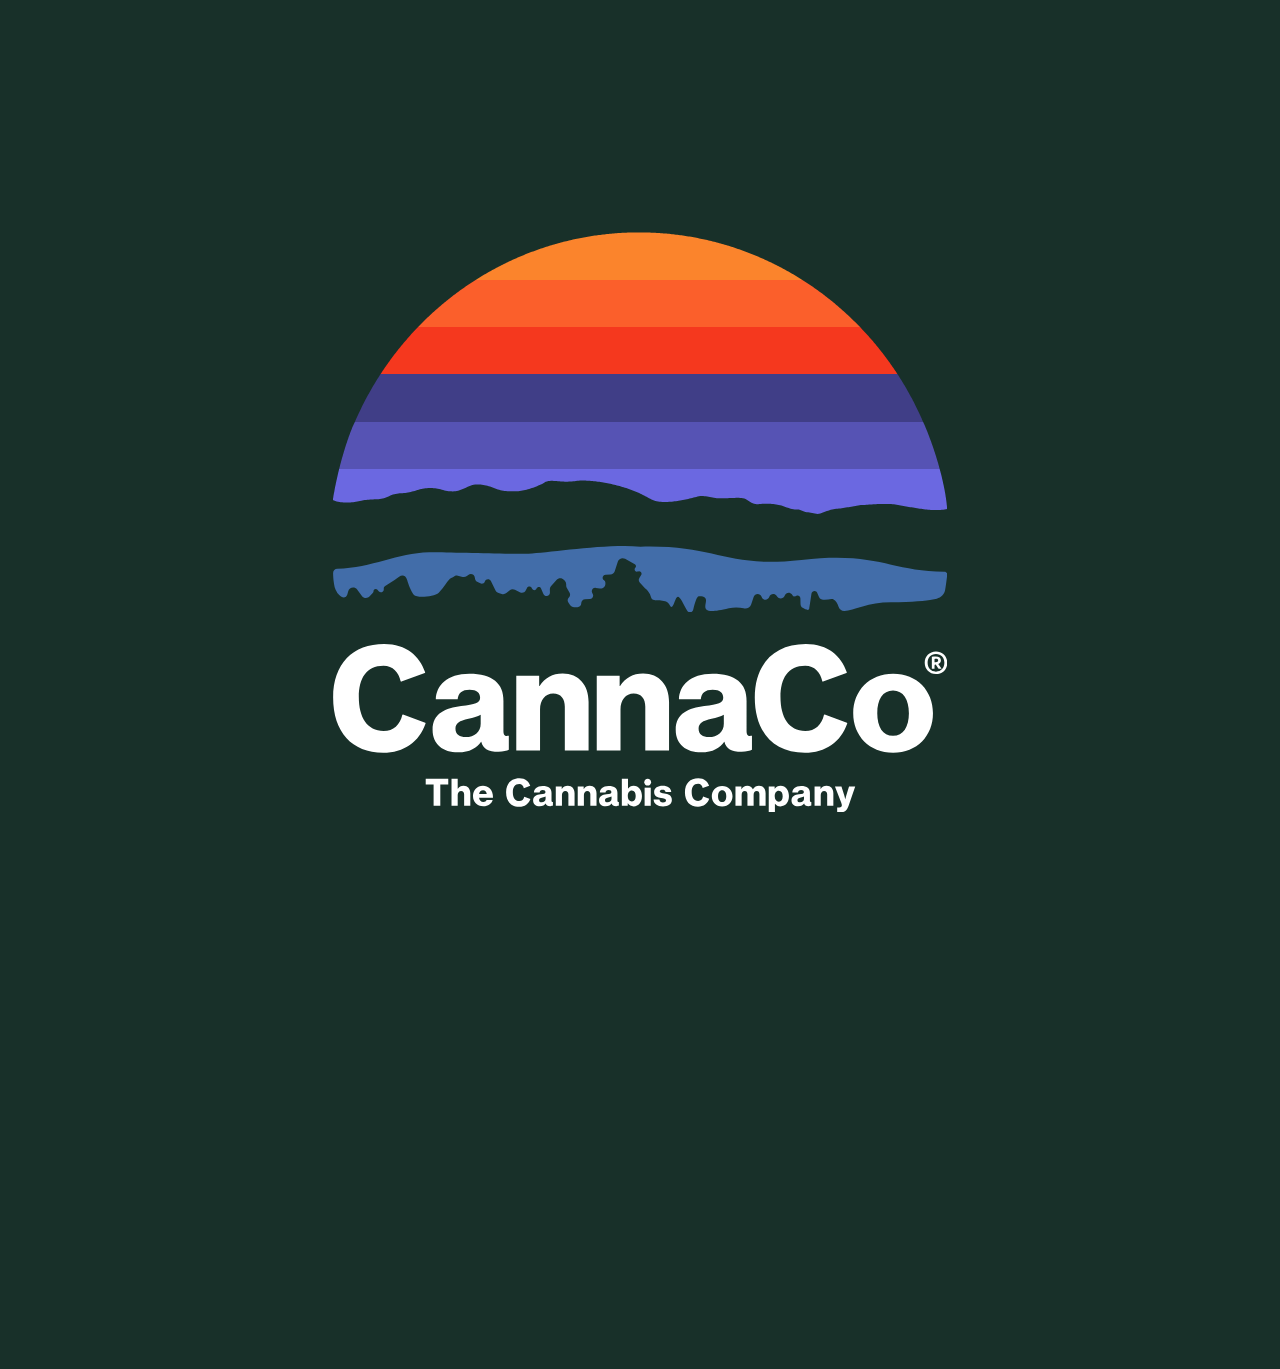
==== Cannaco-World.html @ 40e62577 "PUBLISH" ====
<!doctype html>
<html lang="en">

<head>

    <!-- Title -->
    <title>CannaCo World</title>

    <!-- Required meta tags -->
    <meta charset="utf-8">
    <meta http-equiv="X-UA-Compatible" content="IE=edge">
    <meta name="viewport" content="width=device-width, initial-scale=1, shrink-to-fit=no">

    <!-- Favicon -->
    <link rel="apple-touch-icon" sizes="180x180" href="assets/favicon/apple-touch-icon.png">
    <link rel="icon" type="image/png" sizes="32x32" href="assets/favicon/favicon-32x32.png">
    <link rel="icon" type="image/png" sizes="16x16" href="assets/favicon/favicon-16x16.png">
    <link rel="manifest" href="assets/favicon/site.webmanifest">
    <link rel="mask-icon" href="assets/favicon/safari-pinned-tab.svg" color="#F9B300">
    <meta name="msapplication-TileColor" content="#F9B300">
    <meta name="theme-color" content="#F9B300">

    <!-- Bootstrap CSS -->
    <link rel="stylesheet" href="https://maxcdn.bootstrapcdn.com/bootstrap/4.0.0/css/bootstrap.min.css" integrity="sha384-Gn5384xqQ1aoWXA+058RXPxPg6fy4IWvTNh0E263XmFcJlSAwiGgFAW/dAiS6JXm" crossorigin="anonymous">

    <!-- Stylesheets -->
    <!-- <link rel="stylesheet" href="less/common.css"> -->
    <!-- <link rel="stylesheet" href="less/landing-fade.css"> -->
    <!-- <link rel="stylesheet" href="less/logo-animation.css"> -->

    <!-- Javascript -->
    <script src="https://code.jquery.com/jquery-3.2.1.slim.min.js" integrity="sha384-KJ3o2DKtIkvYIK3UENzmM7KCkRr/rE9/Qpg6aAZGJwFDMVNA/GpGFF93hXpG5KkN" crossorigin="anonymous"></script>
    <script src="https://cdnjs.cloudflare.com/ajax/libs/popper.js/1.12.9/umd/popper.min.js" integrity="sha384-ApNbgh9B+Y1QKtv3Rn7W3mgPxhU9K/ScQsAP7hUibX39j7fakFPskvXusvfa0b4Q" crossorigin="anonymous"></script>
    <script src="https://maxcdn.bootstrapcdn.com/bootstrap/4.0.0/js/bootstrap.min.js" integrity="sha384-JZR6Spejh4U02d8jOt6vLEHfe/JQGiRRSQQxSfFWpi1MquVdAyjUar5+76PVCmYl" crossorigin="anonymous"></script>
    <script src="javascript/base.js" type="text/javascript"></script>

    <!-- Typography -->
    <link href='https://fonts.googleapis.com/css?family=Lato:300,400,700' rel='stylesheet' type='text/css'>

    <script>
        let index = 0;
        let lakeInfo = [
            {
                fill: "#2E72C0",
            },
            {
                fill: "#426DA9",
            },
            {
                fill: "#7AB8F1",
            },
            {
                fill: "#2DC9D7",
            }
        ];

        setInterval(() => {
        index = (index + 1)%(lakeInfo.length)
        const newLakeProps = lakeInfo[index];
        document.getElementById("lakeColor").setAttribute("fill", newLakeProps.fill)
        
        document.getElementById("lakeColor").setAttribute("r", newLakeProps.radius)
        }, 1000)
    </script>

    <style>
        body {
            display: flex;
            height: 100vh;
            width: 100vw;
            align-items: center;
            justify-content: center;
            background-color: #183029;
            animation-name: colorChange;
            animation-duration: 48s;
            animation-iteration-count: infinite;
            overflow: hidden;
        }

        @keyframes colorChange {
            0% {
                background: #183029;   
            }
            25% {
                background: #000;
            }
            50% {
                background: #005DCC;
            }
            75% {
                background: #173B5D;
            }
            100% {
                background: #183029;
            }
        }

        #logo_container {
            height: auto;
            width: 100%;
            display: flex;
            position: relative;
            padding-bottom: 12%;
        }

        #lightShow {
            width: 100%;
            height: 100%;
            position: absolute;
            left: 0;
        }

        #lake {
            position: absolute;
            margin-top: 51%;
        }

        #lakeColor {
            transition: all 12s ease;
        }
        
        #logo {
            max-width: 100%;
            display: flex;
            position: relative;
            width: 24%;
            padding-bottom: 11%;
            height: 0;
            margin: 0 auto;
        }

        #text {
            margin-top: 67%;
            position: absolute;
        }

        [container] {
            width: inherit;
            height: auto;
        }

        [marquee] {
            display: block;
            position: relative;
            width: inherit;
            animation: t 48s linear infinite;
        }

        [content],[dupContent] {
            display: flex;
            -webkit-flex-direction: column; 
            flex-direction: column; 
            white-space: nowrap;
            width: inherit;
        }

        [dupContent] {
            position: absolute;
            left: 0%;
            top: 100%;
        }

        @keyframes t {
            to {
                transform: translateY(-100%);
            }
        }

        [box] {
            width: 100%;
            height: 3.7vw;
        }

        [box]:nth-child(1) {
            background: #FB842C;
        }

        [box]:nth-child(2) {
            background: #FB5F2B;
        }

        [box]:nth-child(3) {
            background: #F5381E;
        }

        [box]:nth-child(4) {
            background: #403E87;
        }

        [box]:nth-child(5) {
            background: #5653B4;
        }

        [box]:nth-child(6) {
            background: #6B68E1;
        }

        [box]:nth-child(7) {
            background: #FFBBE8;
        }

        [box]:nth-child(8) {
            background: #FF94DB;
        }

        [box]:nth-child(9) {
            background: #FF68CC;
        }

        [box]:nth-child(10) {
            background: #2B78C1;
        }

        [box]:nth-child(11) {
            background: #4995DC;
        }

        [box]:nth-child(12) {
            background: #7AB8F1;
        }

        @media (min-width: 768px) {

            #logo {
                width: 48%;
                padding-bottom: 22%;
            }
        }
/* 
        @media (min-width: 576px) {

            .container {
                max-width: 100% !important;
                width: 100% !important;
            }
        } */
    </style>
</head>

<body>
    <style title="s1"></style>

    <svg style="position:absolute" viewBox="0 0 4447 1990" xmlns="http://www.w3.org/2000/svg" id="faceMelt" viewBox="0 0 4447 1990" fill="none" xmlns="http://www.w3.org/2000/svg" preserveAspectRatio="none">
        <path d="M221.207 1892.75C263.39 1886.73 295.093 1886.2 318.874 1885.81C342.65 1885.41 382.148 1876.78 403.107 1865.79C424.066 1854.8 455.598 1843.64 503.15 1842.85C541.199 1842.22 599.763 1825.29 624.289 1816.9C638.306 1812.24 678.511 1803.76 727.193 1807.21C788.047 1811.52 814.778 1829.7 841.2 1829.26C867.616 1828.82 891.574 1839.07 975.454 1797.77C1059.34 1756.48 1155.25 1802.77 1184.49 1812.92C1213.73 1823.08 1237.63 1830.66 1327.46 1829.17C1399.33 1827.98 1492.41 1789.2 1529.97 1769.95C1534.25 1762.79 1559.24 1750.31 1624.91 1757.73C1690.57 1765.16 1745.62 1759.28 1764.94 1755.41C1808.02 1750.27 1934.01 1751.54 2093.34 1797.84C2292.51 1855.72 2285.33 1901.06 2385.81 1904.71C2486.3 1908.36 2596.78 1877.27 2641.52 1865.89C2686.26 1854.51 2739.49 1877.57 2797.66 1879.26C2855.83 1880.95 2945.48 1868.82 2980.05 1881.55C3014.62 1894.28 3031 1925.93 3083.75 1919.73C3136.5 1913.54 3215.85 1917.54 3263.72 1935.37C3311.58 1953.19 3340.78 1960.69 3359.23 1957.72C3377.68 1954.75 3415.06 1978.07 3436.2 1977.72C3457.34 1977.37 3491.9 1990.1 3510.39 1989.8C3528.89 1989.49 3602.29 1953.69 3644.57 1952.99C3686.84 1952.29 3800.05 1926.47 3837.03 1925.85C3874.02 1925.24 3992.74 1912.63 4064.25 1922.08C4135.76 1931.53 4279 1963.74 4371.47 1962.2C4393.81 1961.83 4419.51 1959.39 4446.35 1955.88C4446.37 1955.92 4446.38 1955.88 4446.32 1955.4C4427.77 1724.81 4323.32 1446.15 4271.67 1337.98C4159.99 1085.78 4003.39 858.215 3811.91 665.103C3401.5 251.165 2831.35 -3.77261 2202.41 0.0422222C1583.82 3.79426 1025.12 257.138 621.227 664.01L601.059 684.578C418.217 873.513 268.272 1094.4 160.368 1337.98L145.825 1367.65C113.986 1439.34 40.2463 1644.47 0 1891.4C67.8953 1922.44 175.76 1905.23 221.207 1892.75Z"/>
    </svg>

    <div id="logo_container">
        <div id="logo">
            
            <div id="lightShow">
                <div container>
                    <div marquee>
                        <div content>
                            <div box></div>
                            <div box></div>
                            <div box></div>
                            <div box></div>
                            <div box></div>
                            <div box></div>
                            <div box></div>
                            <div box></div>
                            <div box></div>
                            <div box></div>
                            <div box></div>
                            <div box></div>
                        </div>
                        <div dupContent>
                            <div box></div>
                            <div box></div>
                            <div box></div>
                            <div box></div>
                            <div box></div>
                            <div box></div>
                            <div box></div>
                            <div box></div>
                            <div box></div>
                            <div box></div>
                            <div box></div>
                            <div box></div>
                        </div>
                    </div>
                </div>
            </div>

            <svg id="lake" viewBox="0 0 4480 485">
                <path id="lakeColor" fill="#426DA9" cx="100" cy="100" r="100" d="M4374.99 390.145C4325.77 400.01 4228.43 409.972 4068.23 410.353C3908.02 410.734 3794.07 469.241 3730.79 474.75C3710.88 476.485 3693.48 461.73 3687.03 442.811C3680.22 422.857 3668.81 401.536 3651.1 390.572C3645.78 387.272 3640.44 386.296 3635.18 387.086C3602.44 392.02 3557.4 402.079 3544.45 371.6L3532.72 343.985C3525.96 321.494 3493.31 323.905 3489.89 347.137C3482.5 397.368 3475.3 445.658 3473.18 457.736C3470.34 473.9 3445.42 463.26 3425.37 451.058C3415.58 445.096 3410.08 434.266 3409.78 422.808L3408.71 381.884C3408.31 366.296 3391.34 356.844 3377.88 364.704C3368.69 370.069 3356.93 367.515 3350.79 358.831L3346.35 352.537C3333.12 333.83 3304.43 337.198 3295.9 358.453L3294.09 362.952C3284.61 386.576 3252.51 389.829 3238.48 368.592L3235.12 363.507C3221.47 342.843 3189.97 347.186 3182.42 370.774C3174.04 396.955 3137.56 398.446 3127.06 373.045L3125.69 369.739C3114.78 343.314 3076.88 344.725 3067.96 371.889L3049.71 427.412C3042.55 449.19 3017.06 459.797 2994.74 454.561C2966.01 447.818 2927.67 444.535 2887.21 454.577C2577.03 531.549 2811.75 362.181 2668.78 365.897C2651.93 366.335 2639.48 415.897 2628.4 460.089L2627.89 462.095C2621.15 488.953 2592.84 492.072 2580.05 467.507C2556.16 421.582 2530.95 369.481 2515.25 369.889C2492.55 370.479 2481.79 484.802 2454.28 428.496C2426.77 372.189 2331.65 418.804 2320.09 374.962C2311.8 343.52 2292.05 321.834 2280.41 312.578C2278.03 310.682 2275.7 308.729 2273.66 306.47L2237.13 266.072C2228.85 256.911 2227.71 243.341 2234.35 232.925L2247.49 212.295C2256.46 198.213 2243.26 180.514 2227.21 185.085L2220.9 186.882C2204.54 191.541 2192.72 171.347 2204.8 159.365C2212.58 151.647 2210.78 138.626 2201.21 133.297L2130.29 93.8287C2109.91 82.4827 2084.23 92.6328 2077.12 114.856L2054.83 184.49C2050.45 198.148 2037.92 207.551 2023.58 207.923L1988.55 208.834C1966.51 209.407 1958.25 237.968 1976.58 250.214C1982.69 254.295 1986.43 261.079 1986.62 268.416L1986.79 274.872C1987.36 296.911 1967.7 314.003 1945.95 310.37L1917.07 305.548C1894.44 301.765 1878.75 327.517 1892.49 345.897C1904.86 362.441 1893.41 386.054 1872.76 386.591L1838.55 387.481C1822.82 387.89 1810.39 400.976 1810.8 416.71C1811.21 432.445 1798.78 445.536 1783.05 445.945L1759.71 446.552C1746.68 446.891 1734.42 440.328 1727.48 429.292L1715.55 410.353C1708.5 399.142 1710.47 384.487 1720.24 375.542C1729.7 366.873 1731.88 352.79 1725.48 341.664L1705.65 307.195C1702.59 301.875 1700.9 295.869 1700.74 289.727L1700.44 277.996C1700.2 269.072 1696.75 260.537 1690.71 253.965L1684.76 247.471C1669.99 231.385 1644.57 231.539 1630 247.805L1591.08 291.26C1584.79 298.284 1581.42 307.448 1581.66 316.874L1582.26 339.865C1582.62 353.577 1571.79 364.984 1558.08 365.341C1547.93 365.605 1538.64 359.665 1534.62 350.343L1517.14 309.809C1510.87 295.256 1490.03 295.849 1484.59 310.731C1479.31 325.214 1459.24 326.294 1452.42 312.465L1449.92 307.383C1442.61 292.553 1421.47 292.545 1414.15 307.365L1405.46 324.959C1398.27 339.522 1380.68 345.577 1366.05 338.534L1326.59 319.54C1313.69 313.329 1298.36 315.132 1287.25 324.163L1264.41 342.727C1254.98 350.396 1242.39 352.935 1230.72 349.521L1207.35 342.68C1197.34 339.75 1189.03 332.725 1184.48 323.335L1151.47 255.28C1142.15 236.051 1114.12 238.078 1107.66 258.453C1103.2 272.488 1087.15 279.082 1074.12 272.235L1051.42 260.3C1041.75 255.222 1035.58 245.307 1035.3 234.386C1034.66 209.688 1006.21 196.193 986.677 211.326L976.418 219.27C967.49 226.18 955.885 228.606 944.936 225.848L903.831 215.482C887.354 211.326 885 225.848 862.177 233.938C839.354 242.027 806.5 309.727 771.5 340.37C736.5 371.013 611 379.521 590.5 356.747C569.282 333.175 549.257 277.719 540.729 248.136C529.959 210.772 504.397 207.758 482.141 224.366L449.325 248.849L380.781 291.908C374.035 296.14 370.031 303.617 370.238 311.578L370.361 316.306C370.88 336.282 345.782 345.555 333.189 330.046L323.995 318.723C314.387 306.889 295.241 313.969 295.637 329.207C295.744 333.316 294.261 337.315 291.49 340.359L267.526 366.726C251.963 383.845 224.675 382.617 210.712 364.167L175.796 318.037C157.152 293.406 118.309 301.16 110.555 331.062L105.182 351.784C100.332 370.49 81.5656 382.129 64.8394 372.452C49.8873 363.804 33.1725 349.599 23.1436 326.747C14.209 306.392 11.2714 302.254 5.20916 260.395C2.13251 239.147 1.03667 215.388 0.703292 197.141C0.392146 180.101 13.964 166.356 31.0007 165.913C287.269 159.251 467.056 51.5677 699.687 45.5201C790.754 43.1526 1278.13 59.9137 1426.46 56.0577C1574.78 52.2018 1979.19 -17.1741 2242.78 5.40473C2811.15 -9.37104 2850.84 164.359 3416.29 101.709C3981.74 39.0593 4056.43 185.816 4459.07 187.817C4471.43 187.587 4481.24 198.215 4479.81 210.493C4475.04 251.341 4469.83 288.981 4464.41 321.489C4459.18 352.907 4434.76 377.217 4403.63 383.955L4374.99 390.145Z" />
            </svg> 

            <svg id="text" viewBox="0 0 4592 1258" fill="none" xmlns="http://www.w3.org/2000/svg" preserveAspectRatio="none">
                <path d="M4185.68 686.155C4263.03 686.155 4304.44 618.606 4304.44 517.281C4304.44 415.957 4263.03 347.317 4185.68 347.317C4108.32 347.317 4068.01 415.957 4068.01 517.281C4068.01 618.606 4108.32 686.155 4185.68 686.155ZM4186.77 812.539C4008.09 812.539 3888.24 685.066 3888.24 517.281C3888.24 349.496 4008.09 222.023 4186.77 222.023C4366.54 222.023 4484.21 349.496 4484.21 517.281C4484.21 685.066 4366.54 812.539 4186.77 812.539Z" fill="white"/>
                <path d="M2751.14 809.27C2640.01 809.27 2561.56 750.437 2561.56 640.396C2561.56 517.281 2659.62 479.148 2775.11 463.895C2879.7 450.821 2916.74 439.926 2916.74 401.793C2916.74 365.839 2892.77 341.87 2838.3 341.87C2780.55 341.87 2753.32 366.929 2748.96 413.778H2585.53C2588.8 310.274 2667.25 222.023 2837.21 222.023C2922.19 222.023 2987.56 240.545 3028.96 274.32C3071.45 310.274 3091.07 357.123 3091.07 426.852V645.844C3091.07 681.797 3100.87 690.514 3128.11 686.156H3131.38V789.659C3117.21 796.196 3089.98 804.912 3054.02 804.912C2977.76 804.912 2938.53 782.033 2925.46 729.736H2924.37C2891.68 775.495 2841.57 809.27 2751.14 809.27ZM2808.88 695.961C2875.34 695.961 2921.1 655.649 2921.1 595.726V529.266C2898.22 542.34 2865.54 551.056 2829.58 558.683C2760.94 573.936 2732.62 591.368 2732.62 633.859C2732.62 677.439 2765.3 695.961 2808.88 695.961Z" fill="white"/>
                <path d="M1971.34 795.098V237.268L2142.4 237.268V313.534H2145.67C2187.07 253.611 2240.45 220.926 2317.81 220.926C2439.83 220.926 2511.74 308.087 2511.74 432.291V795.098L2334.15 795.098V468.245C2334.15 409.411 2304.73 369.099 2246.99 369.099C2188.16 369.099 2148.93 418.127 2148.93 486.767V795.098H1971.34Z" fill="white"/>
                <path d="M1369.88 795.098V237.268L1540.93 237.268V313.534H1544.2C1585.6 253.611 1638.98 220.926 1716.34 220.926C1838.37 220.926 1910.27 308.087 1910.27 432.291V795.098L1732.68 795.098V468.245C1732.68 409.411 1703.27 369.099 1645.52 369.099C1586.69 369.099 1547.47 418.127 1547.47 486.767V795.098H1369.88Z" fill="white"/>
                <path d="M933.911 809.27C822.781 809.27 744.336 750.437 744.336 640.396C744.336 517.281 842.392 479.148 957.88 463.895C1062.47 450.821 1099.52 439.926 1099.52 401.793C1099.52 365.839 1075.55 341.87 1021.07 341.87C963.328 341.87 936.09 366.929 931.732 413.778H768.305C771.574 310.274 850.019 222.023 1019.98 222.023C1104.96 222.023 1170.34 240.545 1211.74 274.32C1254.23 310.274 1273.84 357.123 1273.84 426.852V645.844C1273.84 681.797 1283.64 690.514 1310.88 686.156H1314.15V789.659C1299.99 796.196 1272.75 804.912 1236.8 804.912C1160.53 804.912 1121.31 782.033 1108.23 729.736H1107.14C1074.46 775.495 1024.34 809.27 933.911 809.27ZM991.655 695.961C1058.12 695.961 1103.87 655.649 1103.87 595.726V529.266C1081 542.34 1048.31 551.056 1012.36 558.683C943.717 573.936 915.389 591.368 915.389 633.859C915.389 677.439 948.075 695.961 991.655 695.961Z" fill="white"/>
                <path d="M688.576 210.751C689.364 212.975 688.209 215.418 685.997 216.239L511.471 281.022C508.982 281.946 506.256 280.441 505.647 277.858C490.415 213.299 448.986 163.206 377.288 163.206C248.923 163.206 192.968 258.641 192.968 396.858C192.968 548.239 254.408 650.256 378.385 650.256C452.397 650.256 501.24 602.025 517.739 530.166C518.335 527.567 521.072 526.039 523.572 526.966L689.329 588.463C691.525 589.278 692.678 591.704 691.918 593.92C644.969 730.83 530.479 812.606 375.094 812.606C141.403 812.606 0.96875 657.935 0.96875 400.149C0.96875 148.945 147.986 0.855469 382.774 0.855469C549.873 0.855469 646.146 90.9818 688.576 210.751Z" fill="white"/>
                <path d="M3840.19 210.751C3840.98 212.975 3839.83 215.418 3837.61 216.239L3663.09 281.022C3660.6 281.946 3657.87 280.441 3657.26 277.858C3642.03 213.299 3600.6 163.206 3528.91 163.206C3400.54 163.206 3344.59 258.641 3344.59 396.858C3344.59 548.239 3406.03 650.256 3530 650.256C3604.01 650.256 3652.86 602.025 3669.36 530.166C3669.95 527.567 3672.69 526.039 3675.19 526.966L3840.95 588.463C3843.14 589.278 3844.3 591.704 3843.54 593.92C3796.59 730.83 3682.1 812.606 3526.71 812.606C3293.02 812.606 3152.59 657.935 3152.59 400.149C3152.59 148.945 3299.6 0.855469 3534.39 0.855469C3701.49 0.855469 3797.76 90.9818 3840.19 210.751Z" fill="white"/>
                <path d="M4475.93 185.689L4475.93 95.6589C4483.7 94.2906 4495.37 93.196 4503.98 93.196C4530.91 93.196 4543.69 104.963 4543.69 123.024C4543.69 135.611 4534.25 146.01 4523.42 149.294C4530.64 157.229 4541.47 172.554 4548.41 185.689L4526.47 185.689C4520.08 173.922 4509.53 159.692 4503.7 153.125L4501.2 153.398C4496.76 153.946 4495.92 157.777 4495.92 169.544L4495.92 185.689L4475.93 185.689ZM4495.92 111.257L4495.92 137.253L4505.37 135.885C4515.64 134.517 4523.14 132.328 4523.14 123.024C4523.14 115.088 4519.53 110.436 4505.64 110.436C4502.03 110.436 4499.26 110.709 4495.92 111.257ZM4506.75 56.5273C4557.57 56.5273 4591.18 94.0169 4591.18 140.811C4591.18 187.878 4557.57 225.094 4506.75 225.094C4456.21 225.094 4422.61 187.878 4422.61 140.811C4422.61 94.017 4456.21 56.5273 4506.75 56.5273ZM4506.75 206.486C4545.91 206.486 4569.52 178.574 4569.52 140.811C4569.52 103.321 4545.91 75.1353 4506.75 75.1353C4467.6 75.1353 4444.27 103.321 4444.27 140.811C4444.27 178.574 4467.6 206.486 4506.75 206.486Z" fill="white"/>
                <path d="M3768.37 1257.24V1221.27H3784.23C3797.82 1221.27 3803.2 1215.89 3803.2 1205.98C3803.2 1199.74 3800.37 1191.25 3794.42 1175.96L3751.66 1064.37H3800.37L3819.91 1126.11C3824.44 1140.27 3828.97 1159.53 3828.97 1159.53H3829.54C3829.54 1159.53 3833.5 1140.27 3838.03 1126.11L3857.01 1064.37H3903.17L3853.05 1211.36C3841.43 1245.34 3827.56 1257.24 3798.39 1257.24H3768.37Z" fill="white"/>
                <path d="M3599.33 1209.38V1064.37H3643.79V1084.2H3644.64C3655.4 1068.62 3669.28 1060.12 3689.39 1060.12C3721.11 1060.12 3739.8 1082.78 3739.8 1115.07V1209.38H3693.64V1124.41C3693.64 1109.12 3685.99 1098.64 3670.98 1098.64C3655.69 1098.64 3645.49 1111.39 3645.49 1129.23V1209.38H3599.33Z" fill="white"/>
                <path d="M3476.22 1213.06C3447.34 1213.06 3426.95 1197.76 3426.95 1169.16C3426.95 1137.16 3452.43 1127.24 3482.45 1123.28C3509.64 1119.88 3519.27 1117.05 3519.27 1107.14C3519.27 1097.79 3513.04 1091.56 3498.88 1091.56C3483.87 1091.56 3476.79 1098.07 3475.66 1110.25H3433.18C3434.03 1083.35 3454.42 1060.41 3498.6 1060.41C3520.69 1060.41 3537.68 1065.22 3548.44 1074C3559.49 1083.35 3564.58 1095.52 3564.58 1113.65V1170.57C3564.58 1179.92 3567.13 1182.19 3574.21 1181.05H3575.06V1207.96C3571.38 1209.66 3564.3 1211.92 3554.96 1211.92C3535.13 1211.92 3524.94 1205.98 3521.54 1192.38H3521.25C3512.76 1204.28 3499.73 1213.06 3476.22 1213.06ZM3491.23 1183.6C3508.51 1183.6 3520.4 1173.12 3520.4 1157.55V1140.27C3514.46 1143.67 3505.96 1145.94 3496.61 1147.92C3478.77 1151.88 3471.41 1156.41 3471.41 1167.46C3471.41 1178.79 3479.91 1183.6 3491.23 1183.6Z" fill="white"/>
                <path d="M3256.85 1257.24V1064.37H3301.03V1081.93H3301.88C3311.79 1068.9 3325.95 1060.12 3345.78 1060.12C3384.3 1060.12 3407.8 1093.26 3407.8 1136.87C3407.8 1183.89 3382.6 1213.91 3344.65 1213.91C3325.95 1213.91 3312.64 1206.54 3303.58 1194.37H3303.01V1257.24H3256.85ZM3332.75 1178.22C3350.31 1178.22 3361.07 1163.21 3361.07 1138.57C3361.07 1113.65 3351.73 1097.23 3331.9 1097.23C3311.79 1097.23 3301.6 1115.07 3301.6 1138.57C3301.6 1162.08 3312.93 1178.22 3332.75 1178.22Z" fill="white"/>
                <path d="M3008.16 1209.38V1064.37H3052.34V1085.05H3053.19C3062.26 1070.04 3076.13 1060.12 3097.09 1060.12C3116.07 1060.12 3130.51 1070.04 3137.87 1085.61H3138.44C3149.77 1068.05 3165.34 1060.12 3184.04 1060.12C3216.89 1060.12 3233.32 1082.5 3233.32 1115.07V1209.38H3187.15V1123.28C3187.15 1107.7 3180.64 1098.64 3166.76 1098.64C3152.03 1098.64 3143.82 1110.82 3143.82 1128.1V1209.38H3097.66V1123.28C3097.66 1107.7 3091.14 1098.64 3077.27 1098.64C3062.82 1098.64 3054.33 1110.82 3054.33 1128.1V1209.38H3008.16Z" fill="white"/>
                <path d="M2908.49 1181.05C2928.6 1181.05 2939.36 1163.49 2939.36 1137.16C2939.36 1110.82 2928.6 1092.98 2908.49 1092.98C2888.38 1092.98 2877.9 1110.82 2877.9 1137.16C2877.9 1163.49 2888.38 1181.05 2908.49 1181.05ZM2908.77 1213.91C2862.32 1213.91 2831.17 1180.77 2831.17 1137.16C2831.17 1093.54 2862.32 1060.41 2908.77 1060.41C2955.5 1060.41 2986.09 1093.54 2986.09 1137.16C2986.09 1180.77 2955.5 1213.91 2908.77 1213.91Z" fill="white"/>
                <path d="M2811.17 1058.75L2763.13 1076.59C2759.39 1059.04 2748.46 1045.23 2729.18 1045.23C2695.52 1045.23 2680.85 1070.26 2680.85 1106.52C2680.85 1146.23 2696.96 1172.99 2729.47 1172.99C2749.32 1172.99 2762.27 1159.75 2766.3 1140.19L2812.04 1157.16C2799.95 1193.71 2769.75 1215.57 2728.61 1215.57C2667.33 1215.57 2630.51 1175 2630.51 1107.38C2630.51 1041.49 2669.06 1002.64 2730.62 1002.64C2774.93 1002.64 2800.24 1026.81 2811.17 1058.75Z" fill="white"/>
                <path d="M2466.74 1213.91C2424.26 1213.91 2397.63 1194.37 2396.22 1162.36H2439.83C2441.53 1176.81 2451.16 1183.89 2466.45 1183.89C2480.33 1183.89 2489.11 1178.79 2489.11 1169.44C2489.11 1156.42 2471.55 1155 2452.29 1151.6C2427.09 1147.35 2400.18 1140.56 2400.18 1106.57C2400.18 1075.98 2428.5 1060.12 2462.77 1060.12C2503.84 1060.12 2525.93 1077.97 2528.19 1106.57H2485.71C2484.01 1093.54 2475.23 1089.58 2462.49 1089.58C2451.16 1089.58 2442.38 1093.83 2442.38 1102.89C2442.38 1113.09 2458.81 1114.5 2477.22 1117.9C2502.71 1122.15 2532.73 1128.66 2532.73 1165.76C2532.73 1197.48 2504.69 1213.91 2466.74 1213.91Z" fill="white"/>
                <path d="M2329.02 1209.27V1073.76H2374.99V1209.27H2329.02Z" fill="white"/>
                <path d="M2352.01 1058.03C2366.04 1058.03 2377.42 1046.65 2377.42 1032.62C2377.42 1018.59 2366.04 1007.21 2352.01 1007.21C2337.98 1007.21 2326.6 1018.59 2326.6 1032.62C2326.6 1046.65 2337.98 1058.03 2352.01 1058.03Z" fill="white"/>
                <path d="M2247.43 1213.9C2228.17 1213.9 2212.59 1205.97 2203.53 1190.96H2202.96V1209.37H2158.78V1006.88H2204.94V1080.79H2205.79C2214.86 1068.33 2227.32 1060.12 2247.14 1060.12C2284.81 1060.12 2309.17 1093.25 2309.17 1136.87C2309.17 1185.01 2284.81 1213.9 2247.43 1213.9ZM2234.4 1177.37C2252.52 1177.37 2262.44 1161.79 2262.44 1136.58C2262.44 1111.66 2252.52 1095.24 2233.83 1095.24C2213.44 1095.24 2203.53 1113.08 2203.53 1136.87C2203.53 1160.94 2215.42 1177.37 2234.4 1177.37Z" fill="white"/>
                <path d="M2037.65 1213.06C2008.77 1213.06 1988.38 1197.76 1988.38 1169.16C1988.38 1137.16 2013.86 1127.24 2043.88 1123.28C2071.07 1119.88 2080.7 1117.05 2080.7 1107.14C2080.7 1097.79 2074.47 1091.56 2060.31 1091.56C2045.3 1091.56 2038.22 1098.07 2037.09 1110.25H1994.61C1995.46 1083.35 2015.85 1060.41 2060.03 1060.41C2082.12 1060.41 2099.11 1065.22 2109.87 1074C2120.92 1083.35 2126.01 1095.52 2126.01 1113.65V1170.57C2126.01 1179.92 2128.56 1182.19 2135.64 1181.05H2136.49V1207.96C2132.81 1209.66 2125.73 1211.92 2116.39 1211.92C2096.56 1211.92 2086.37 1205.98 2082.97 1192.38H2082.68C2074.19 1204.28 2061.16 1213.06 2037.65 1213.06ZM2052.66 1183.6C2069.94 1183.6 2081.83 1173.12 2081.83 1157.55V1140.27C2075.89 1143.67 2067.39 1145.94 2058.04 1147.92C2040.2 1151.88 2032.84 1156.41 2032.84 1167.46C2032.84 1178.79 2041.34 1183.6 2052.66 1183.6Z" fill="white"/>
                <path d="M1829.14 1209.38V1064.37H1873.6V1084.2H1874.45C1885.22 1068.62 1899.09 1060.12 1919.2 1060.12C1950.92 1060.12 1969.61 1082.78 1969.61 1115.07V1209.38H1923.45V1124.41C1923.45 1109.12 1915.8 1098.64 1900.79 1098.64C1885.5 1098.64 1875.3 1111.39 1875.3 1129.23V1209.38H1829.14Z" fill="white"/>
                <path d="M1665.08 1209.38V1064.37H1709.54V1084.2H1710.39C1721.15 1068.62 1735.03 1060.12 1755.14 1060.12C1786.86 1060.12 1805.55 1082.78 1805.55 1115.07V1209.38H1759.39V1124.41C1759.39 1109.12 1751.74 1098.64 1736.73 1098.64C1721.44 1098.64 1711.24 1111.39 1711.24 1129.23V1209.38H1665.08Z" fill="white"/>
                <path d="M1544.93 1213.06C1516.05 1213.06 1495.66 1197.76 1495.66 1169.16C1495.66 1137.16 1521.15 1127.24 1551.17 1123.28C1578.35 1119.88 1587.98 1117.05 1587.98 1107.14C1587.98 1097.79 1581.75 1091.56 1567.59 1091.56C1552.58 1091.56 1545.5 1098.07 1544.37 1110.25H1501.89C1502.74 1083.35 1523.13 1060.41 1567.31 1060.41C1589.4 1060.41 1606.39 1065.22 1617.15 1074C1628.2 1083.35 1633.3 1095.52 1633.3 1113.65V1170.57C1633.3 1179.92 1635.84 1182.19 1642.92 1181.05H1643.77V1207.96C1640.09 1209.66 1633.01 1211.92 1623.67 1211.92C1603.84 1211.92 1593.65 1205.98 1590.25 1192.38H1589.96C1581.47 1204.28 1568.44 1213.06 1544.93 1213.06ZM1559.94 1183.6C1577.22 1183.6 1589.12 1173.12 1589.12 1157.55V1140.27C1583.17 1143.67 1574.67 1145.94 1565.33 1147.92C1547.48 1151.88 1540.12 1156.41 1540.12 1167.46C1540.12 1178.79 1548.62 1183.6 1559.94 1183.6Z" fill="white"/>
                <path d="M1123.7 1213.62C1075.84 1213.62 1046.38 1180.49 1046.38 1136.59C1046.38 1093.26 1076.69 1060.12 1120.87 1060.12C1141.54 1060.12 1157.97 1066.92 1170.43 1078.25C1187.7 1094.11 1196.2 1119.32 1195.92 1148.77H1091.7C1094.53 1168.31 1105.29 1180.49 1124.27 1180.49C1136.44 1180.49 1144.37 1175.11 1148.34 1166.05H1193.37C1190.25 1179.07 1181.76 1191.53 1169.01 1200.31C1156.83 1208.81 1142.11 1213.62 1123.7 1213.62ZM1091.98 1121.3H1149.19C1147.49 1104.02 1136.73 1092.98 1121.72 1092.98C1104.16 1092.98 1095.09 1104.02 1091.98 1121.3Z" fill="white"/>
                <path d="M1474.39 1059.73L1426.35 1077.57C1422.61 1060.02 1411.68 1046.21 1392.4 1046.21C1358.74 1046.21 1344.07 1071.24 1344.07 1107.5C1344.07 1147.21 1360.18 1173.97 1392.69 1173.97C1412.54 1173.97 1425.49 1160.73 1429.51 1141.17L1475.26 1158.14C1463.17 1194.69 1432.97 1216.55 1391.83 1216.55C1330.55 1216.55 1293.73 1175.98 1293.73 1108.36C1293.73 1042.47 1332.28 1003.62 1393.84 1003.62C1438.14 1003.62 1463.46 1027.8 1474.39 1059.73Z" fill="white"/>
                <path d="M885.828 1209.37V1006.88H931.991V1082.21H932.841C943.32 1068.33 955.781 1060.12 975.889 1060.12C1007.61 1060.12 1026.3 1082.77 1026.3 1115.06V1209.37H980.137V1124.41C980.137 1109.11 972.49 1098.63 957.48 1098.63C942.187 1098.63 931.991 1111.38 931.991 1129.22V1209.37H885.828Z" fill="white"/>
                <path d="M751.9 1209.37V1049.36H692.992V1006.88H861.501V1049.36H802.028V1209.37H751.9Z" fill="white"/>
            </svg>
        </div>
    </div>
</body>

<script>
    let path = document.querySelector('path');

    let pathLength = Math.floor(path.getTotalLength());
    let steps = 10;
    let scaled = Math.floor(pathLength / steps);
    let bbox = path.getBBox();

    let points = Object.keys([...new Array(scaled)]).map(num => {
    let point = path.getPointAtLength(num * steps);
    let x = (point.x / bbox.width * 100).toFixed(2);
    let y = (point.y / bbox.height * 100).toFixed(2);
    return `${x}% ${y}%`;
    }).join(',');

    document.querySelector('style[title="s1"]').innerHTML = `#lightShow
    {clip-path: polygon(${points});}`;
</script>

</html>
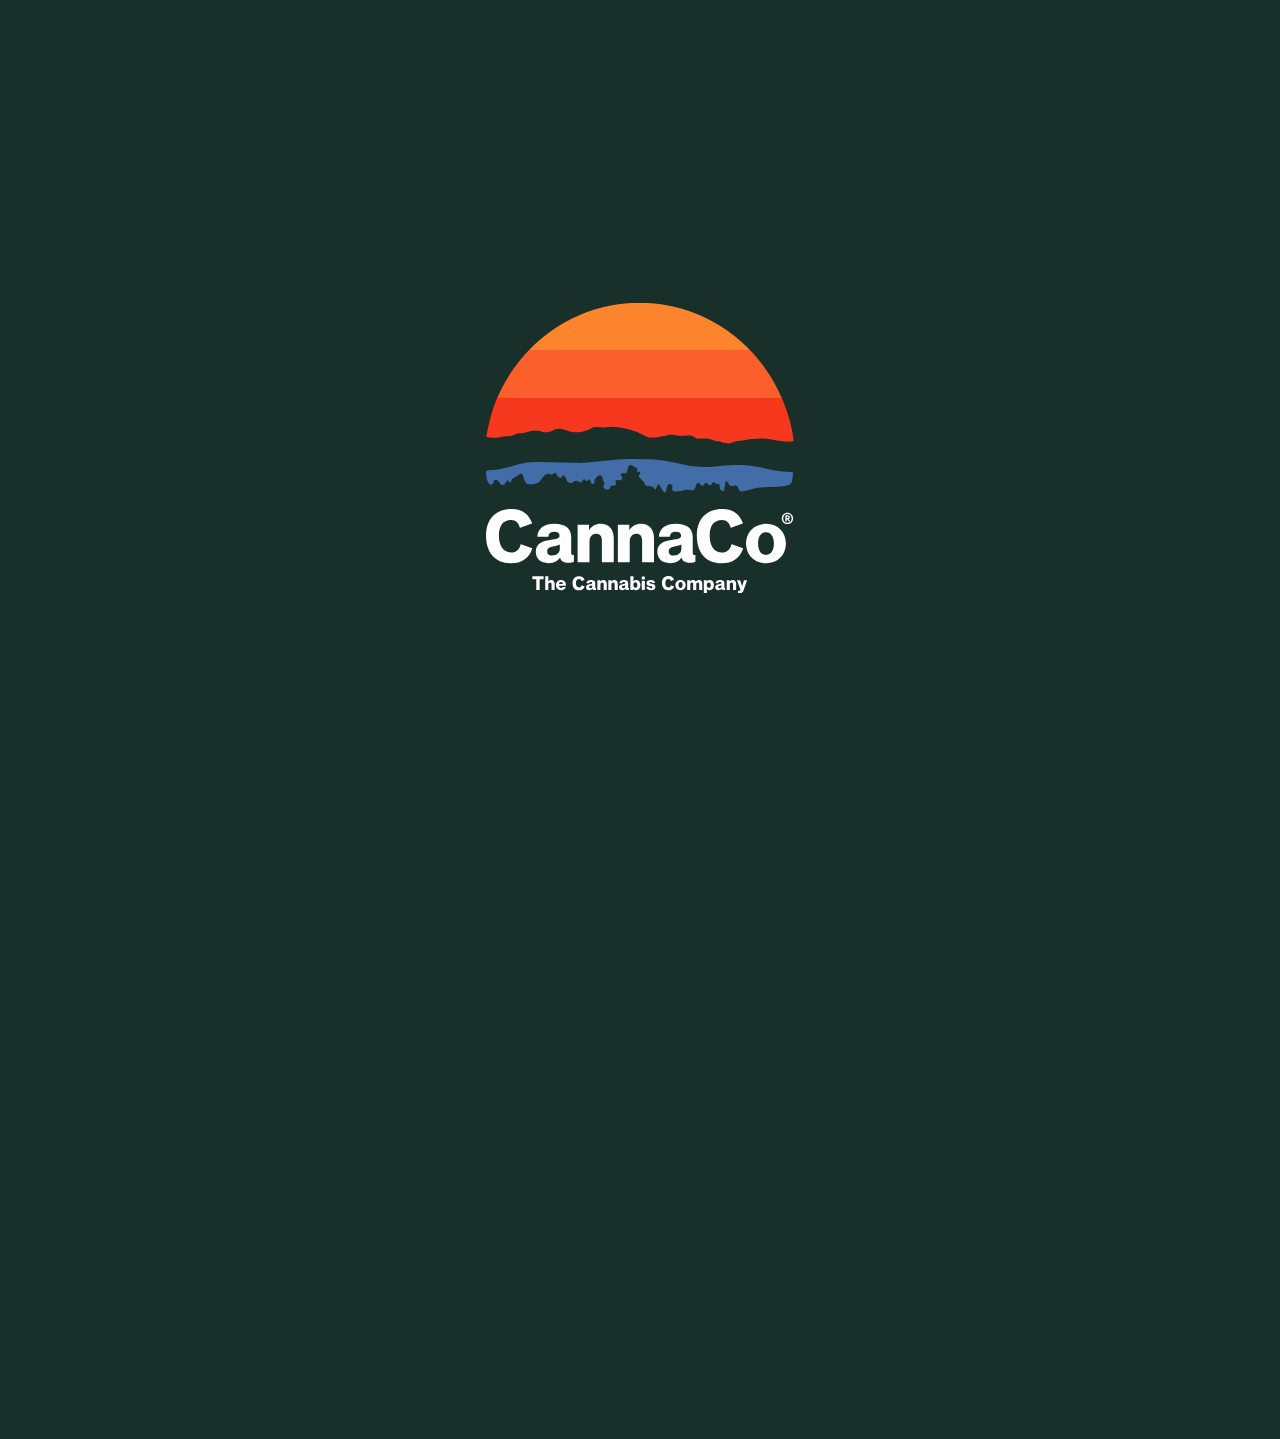
==== commit 0d14542a: "PUSH" ====
--- a/Cannaco-World.html
+++ b/Cannaco-World.html
@@ -219,7 +219,7 @@
             background: #7AB8F1;
         }
 
-        @media (min-width: 768px) {
+        @media (max-width: 768px) {
 
             #logo {
                 width: 48%;
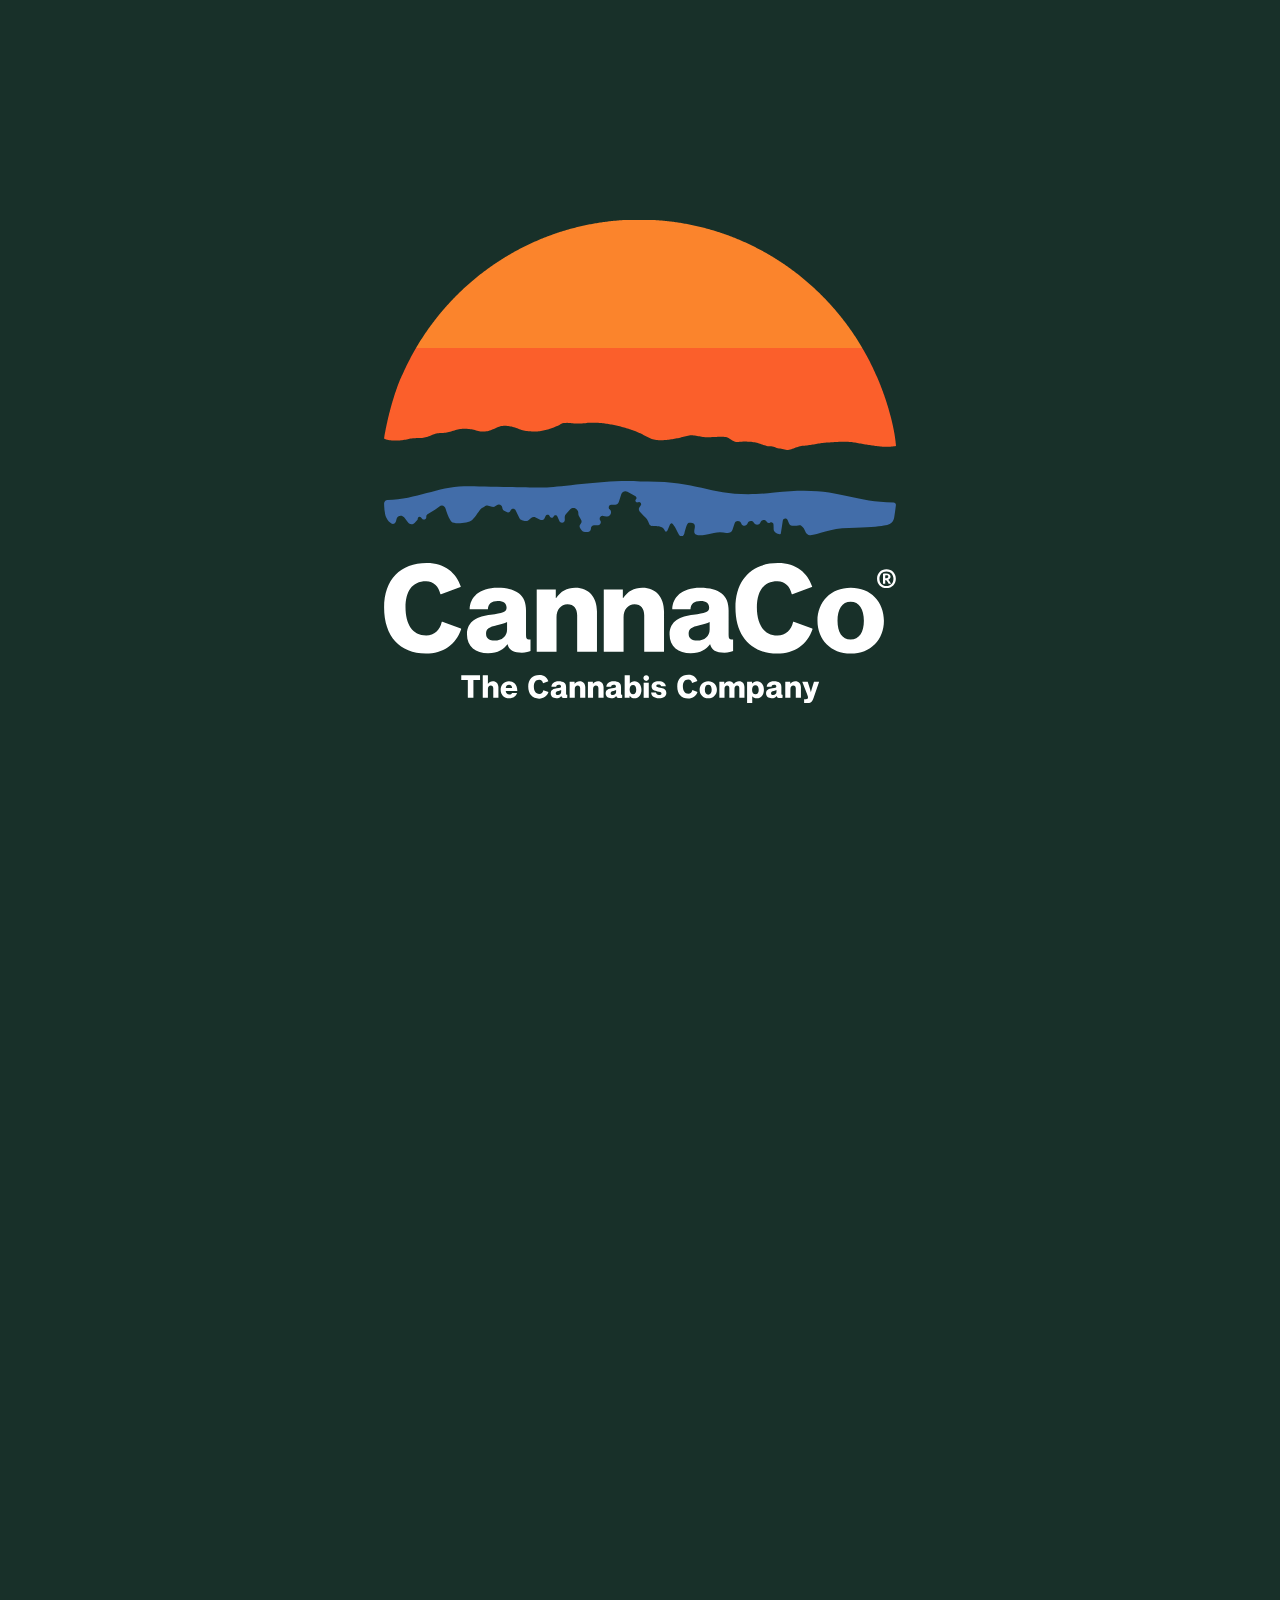
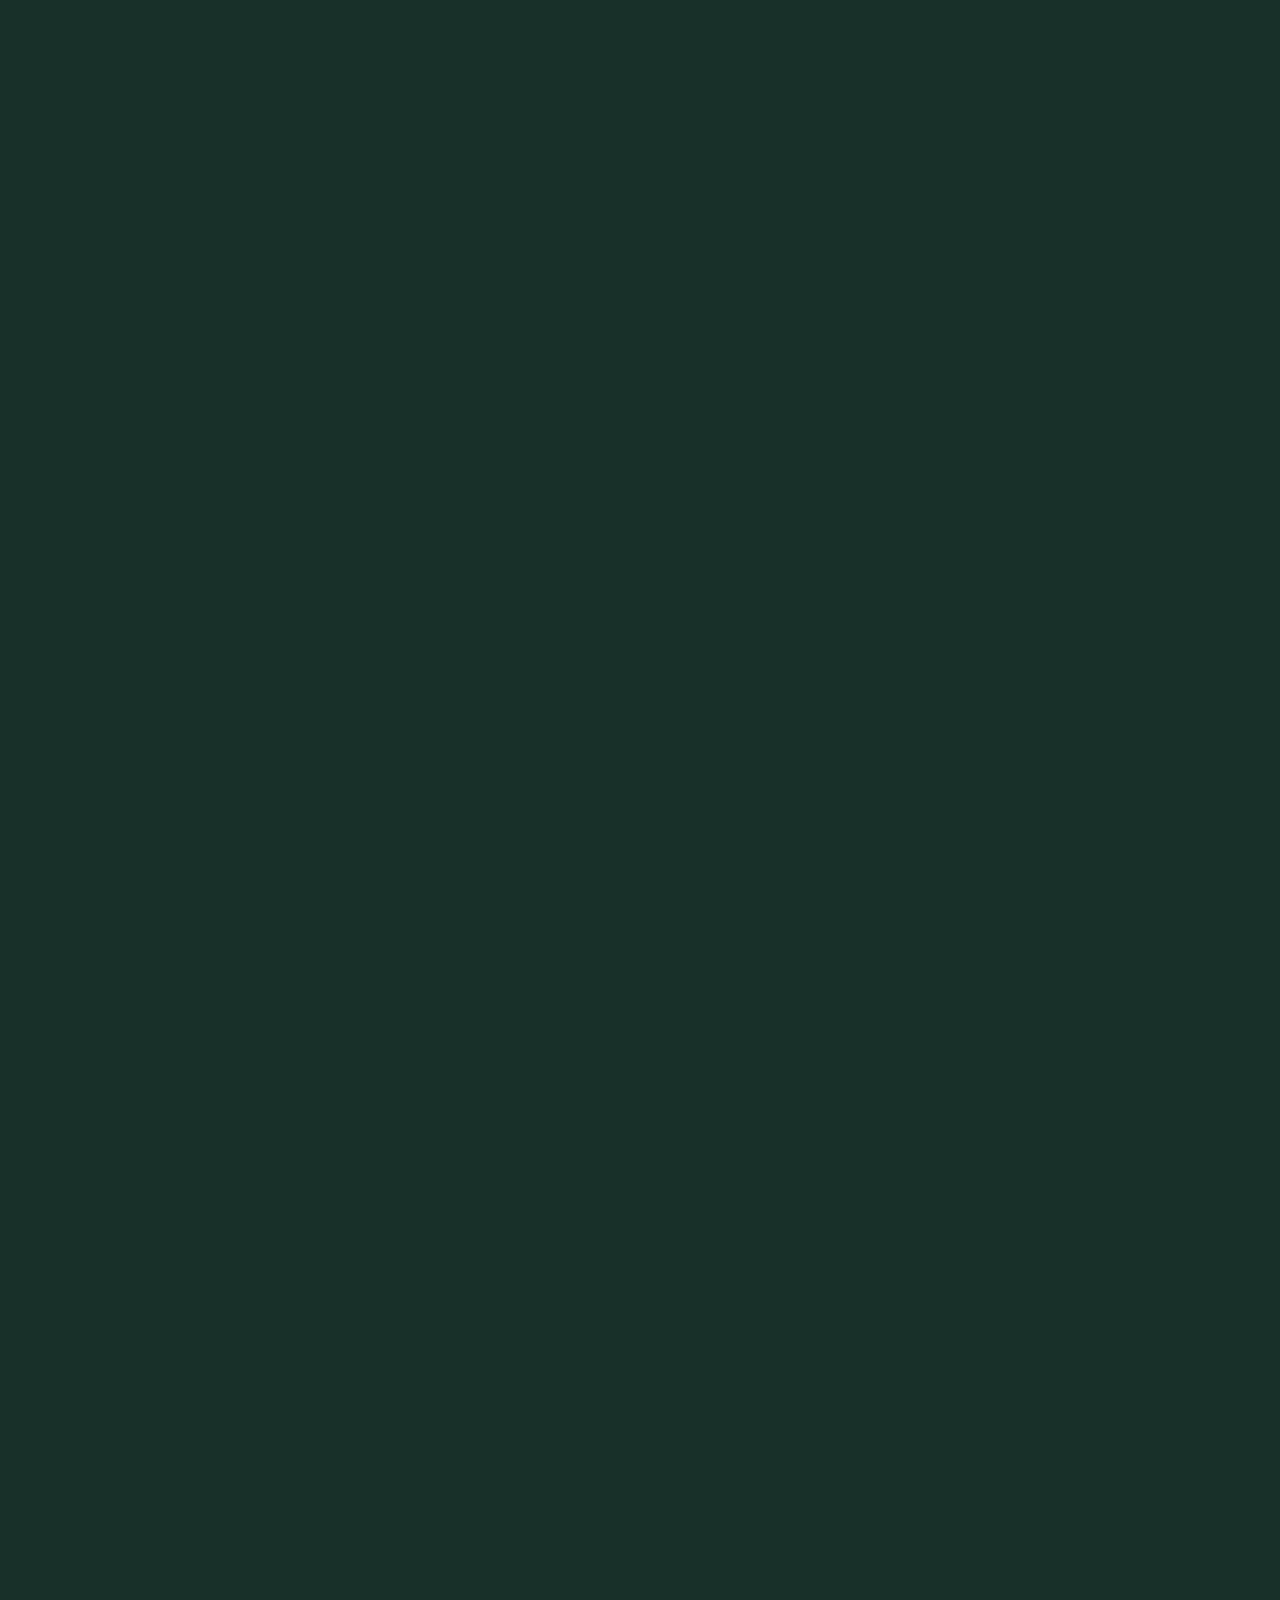
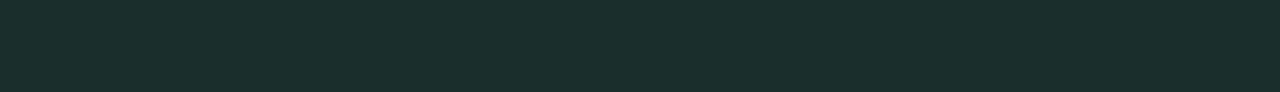
==== commit 35ffd7cc: "PUBLISH" ====
--- a/Cannaco-World.html
+++ b/Cannaco-World.html
@@ -219,11 +219,31 @@
             background: #7AB8F1;
         }
 
+        @media (max-width: 1640px) {
+
+            #logo_container {
+                padding-bottom: 18%;
+            }
+
+            #logo {
+                width: 40%;
+                padding-bottom: 18%;
+            }
+
+            [box] {
+                height: 10vw;
+            }
+        }
+
         @media (max-width: 768px) {
 
             #logo {
-                width: 48%;
-                padding-bottom: 22%;
+                width: 64%;
+                padding-bottom: 29%;
+            }
+
+            [box] {
+                height: 10vw;
             }
         }
 /* 
